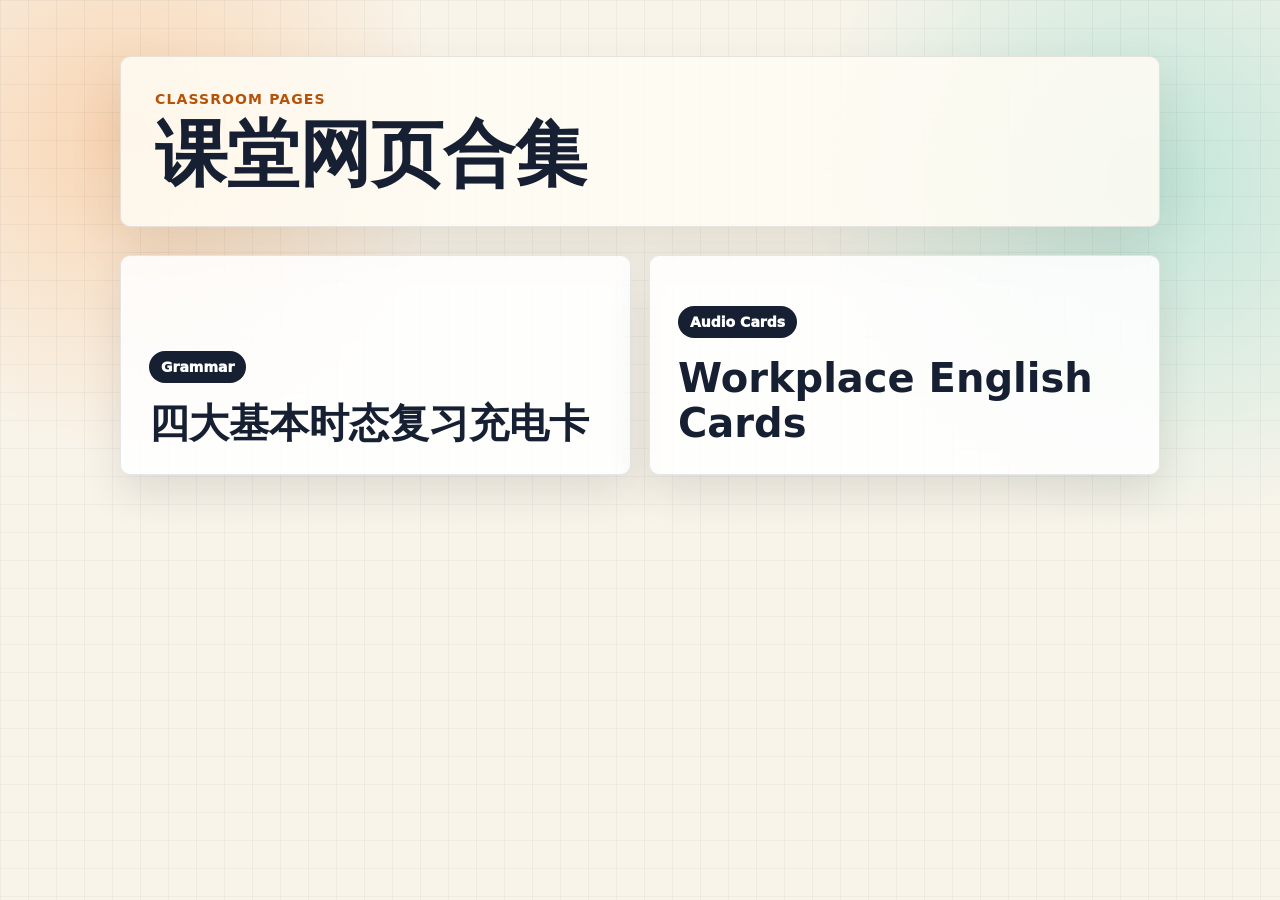
==== index.html @ c72e8295 "Initial classroom pages collection" ====
<!doctype html>
<html lang="zh-CN">
  <head>
    <meta charset="UTF-8" />
    <meta name="viewport" content="width=device-width, initial-scale=1.0" />
    <title>Classroom Pages</title>
    <style>
      :root {
        color: #172033;
        background: #f8f4ea;
        font-family: Inter, "PingFang SC", "Microsoft YaHei", system-ui, -apple-system, BlinkMacSystemFont, "Segoe UI", sans-serif;
      }

      * {
        box-sizing: border-box;
      }

      body {
        min-height: 100vh;
        margin: 0;
        background:
          linear-gradient(90deg, rgba(23, 32, 51, .04) 1px, transparent 1px),
          linear-gradient(rgba(23, 32, 51, .04) 1px, transparent 1px),
          radial-gradient(circle at 10% 15%, rgba(251, 146, 60, .32), transparent 20rem),
          radial-gradient(circle at 90% 20%, rgba(20, 184, 166, .24), transparent 22rem),
          #f8f4ea;
        background-size: 28px 28px, 28px 28px, auto, auto, auto;
      }

      main {
        width: min(1040px, calc(100% - 32px));
        margin: 0 auto;
        padding: 56px 0;
      }

      header {
        margin-bottom: 28px;
        padding: 34px;
        border: 1px solid rgba(23, 32, 51, .1);
        border-radius: 10px;
        background: rgba(255, 252, 244, .86);
        box-shadow: 0 22px 52px rgba(65, 52, 30, .12);
      }

      p {
        margin: 0 0 10px;
        color: #b45309;
        font-size: 14px;
        font-weight: 900;
        letter-spacing: .08em;
        text-transform: uppercase;
      }

      h1 {
        margin: 0;
        font-size: clamp(42px, 6vw, 72px);
        line-height: 1.04;
      }

      .grid {
        display: grid;
        grid-template-columns: repeat(2, minmax(0, 1fr));
        gap: 18px;
      }

      a {
        min-height: 220px;
        display: grid;
        align-content: end;
        padding: 28px;
        border: 1px solid rgba(23, 32, 51, .1);
        border-radius: 10px;
        background: rgba(255, 255, 255, .86);
        color: inherit;
        text-decoration: none;
        box-shadow: 0 18px 42px rgba(53, 44, 31, .12);
        transition: transform .18s ease, box-shadow .18s ease;
      }

      a:hover {
        transform: translateY(-6px);
        box-shadow: 0 26px 48px rgba(53, 44, 31, .16);
      }

      span {
        width: max-content;
        margin-bottom: 18px;
        padding: 8px 12px;
        border-radius: 999px;
        background: #172033;
        color: #fff;
        font-size: 14px;
        font-weight: 950;
      }

      h2 {
        margin: 0;
        font-size: clamp(26px, 3.6vw, 40px);
        line-height: 1.12;
      }

      @media (max-width: 720px) {
        .grid {
          grid-template-columns: 1fr;
        }
      }
    </style>
  </head>
  <body>
    <main>
      <header>
        <p>Classroom Pages</p>
        <h1>课堂网页合集</h1>
      </header>

      <section class="grid" aria-label="课堂网页列表">
        <a href="./tense-review/">
          <span>Grammar</span>
          <h2>四大基本时态复习充电卡</h2>
        </a>
        <a href="./workplace-english-cards/">
          <span>Audio Cards</span>
          <h2>Workplace English Cards</h2>
        </a>
      </section>
    </main>
  </body>
</html>
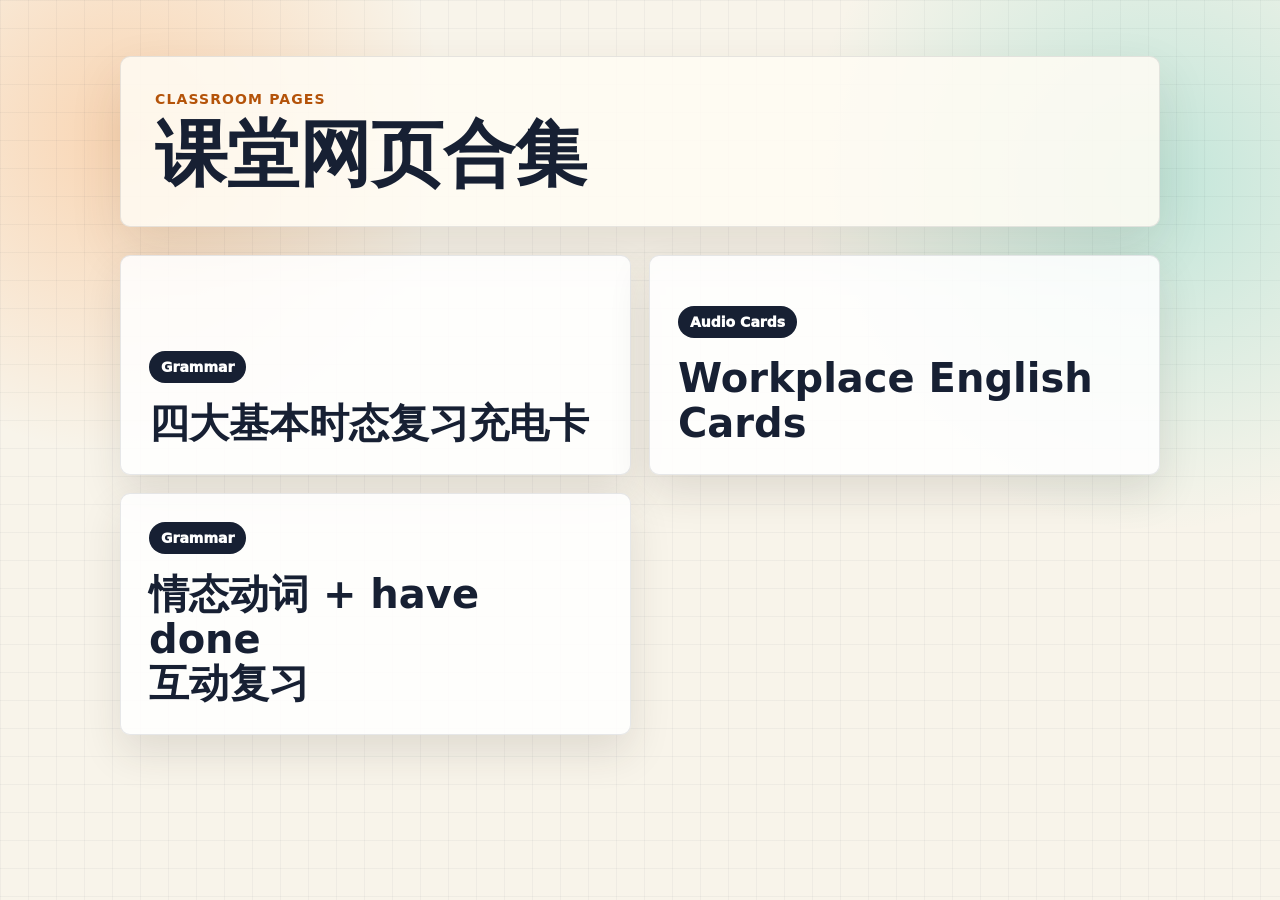
==== commit 741f141f: "Add modal have done review page" ====
--- a/index.html
+++ b/index.html
@@ -122,6 +122,10 @@
           <span>Audio Cards</span>
           <h2>Workplace English Cards</h2>
         </a>
+        <a href="./modal-have-done/">
+          <span>Grammar</span>
+          <h2>情态动词 + have done<br>互动复习</h2>
+        </a>
       </section>
     </main>
   </body>
